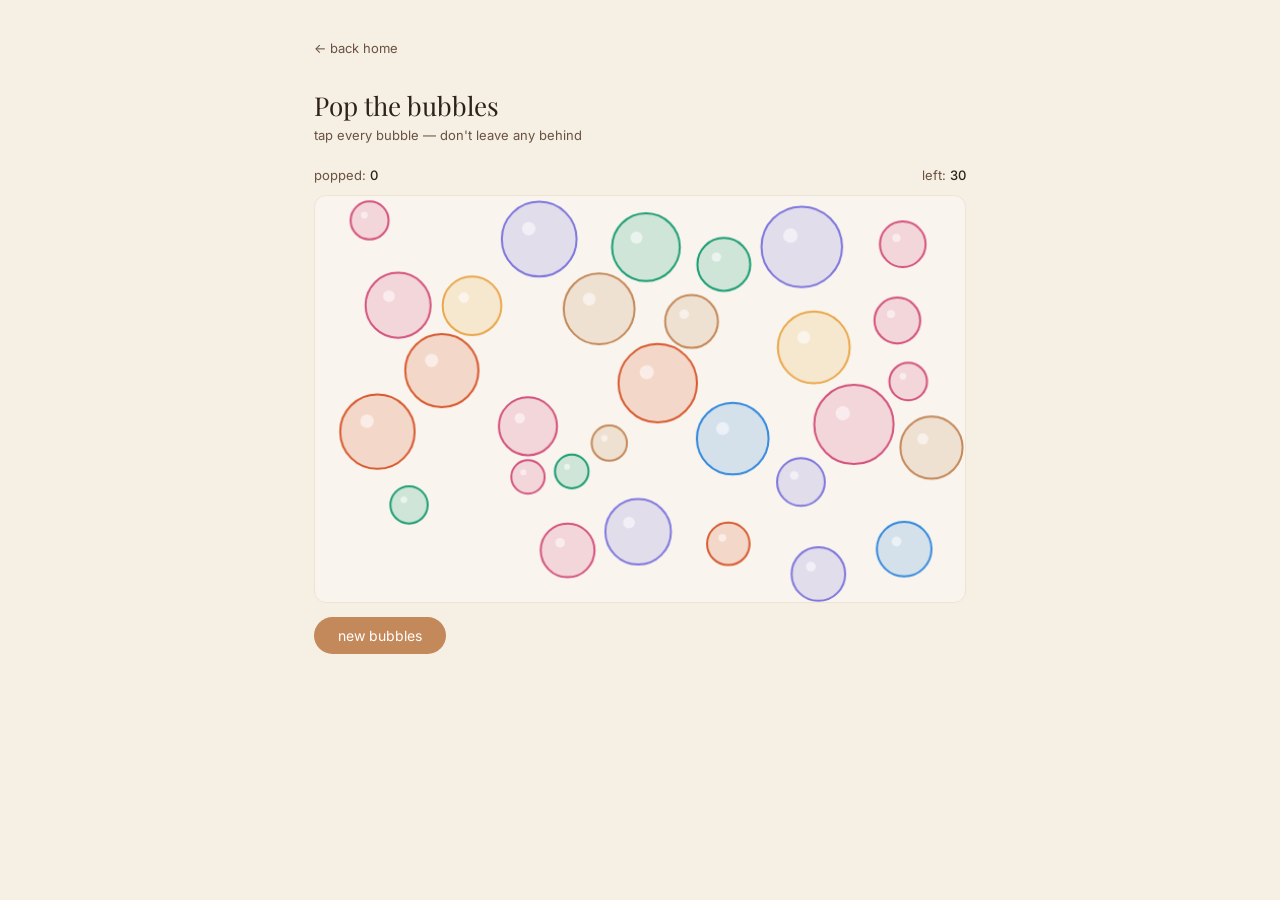
==== games/bubbles.html @ 6fa9c640 "initial commit" ====
<!DOCTYPE html>
<html lang="en">
<head>
  <meta charset="UTF-8" />
  <meta name="viewport" content="width=device-width, initial-scale=1.0" />
  <title>Pop the Bubbles · LuffyxBoa</title>
  <link rel="stylesheet" href="../css/style.css" />
</head>
<body>
  <div class="game-page">
    <a href="../index.html" class="back-link">← back home</a>
    <h1>Pop the bubbles</h1>
    <p class="tagline">tap every bubble — don't leave any behind</p>

    <div class="score-bar">
      <div>popped: <span id="score">0</span></div>
      <div>left: <span id="remaining">0</span></div>
    </div>

    <canvas id="canvas" width="640" height="400"></canvas>

    <div class="btn-row">
      <button class="btn btn-primary" onclick="init()">new bubbles</button>
    </div>
  </div>

  <script>
    const canvas = document.getElementById('canvas');
    const ctx = canvas.getContext('2d');
    let bubbles = [], score = 0;
    const colors = ['#C4895A','#7F77DD','#1D9E75','#D85A30','#D4537E','#378ADD','#E9A84C'];

    function init() {
      score = 0;
      document.getElementById('score').textContent = 0;
      bubbles = [];
      for (let i = 0; i < 30; i++) {
        const r = 16 + Math.random() * 24;
        let x, y, ok, tries = 0;
        do {
          x = r + Math.random() * (canvas.width - 2 * r);
          y = r + Math.random() * (canvas.height - 2 * r);
          ok = bubbles.every(b => Math.hypot(b.x - x, b.y - y) > b.r + r + 4);
          tries++;
        } while (!ok && tries < 60);
        bubbles.push({ x, y, r, color: colors[Math.floor(Math.random() * colors.length)], alive: true });
      }
      document.getElementById('remaining').textContent = bubbles.length;
      draw();
    }

    function draw() {
      ctx.clearRect(0, 0, canvas.width, canvas.height);
      bubbles.forEach(b => {
        if (!b.alive) return;
        ctx.beginPath();
        ctx.arc(b.x, b.y, b.r, 0, Math.PI * 2);
        ctx.fillStyle = b.color + '30';
        ctx.fill();
        ctx.strokeStyle = b.color;
        ctx.lineWidth = 2;
        ctx.stroke();
        // shine
        ctx.beginPath();
        ctx.arc(b.x - b.r * 0.28, b.y - b.r * 0.28, b.r * 0.18, 0, Math.PI * 2);
        ctx.fillStyle = 'rgba(255,255,255,0.55)';
        ctx.fill();
      });
    }

    function pop(b) {
      b.alive = false;
      score++;
      document.getElementById('score').textContent = score;
      document.getElementById('remaining').textContent = bubbles.filter(x => x.alive).length;
      let frame = 0;
      const anim = setInterval(() => {
        draw();
        ctx.save();
        ctx.globalAlpha = 1 - frame / 10;
        ctx.strokeStyle = b.color;
        ctx.lineWidth = 1.5;
        for (let i = 0; i < 7; i++) {
          const a = (i / 7) * Math.PI * 2;
          const d = b.r * (1.2 + frame * 0.25);
          ctx.beginPath();
          ctx.moveTo(b.x + Math.cos(a) * b.r * 0.5, b.y + Math.sin(a) * b.r * 0.5);
          ctx.lineTo(b.x + Math.cos(a) * d, b.y + Math.sin(a) * d);
          ctx.stroke();
        }
        ctx.restore();
        if (++frame > 10) clearInterval(anim);
      }, 35);
    }

    canvas.addEventListener('click', e => {
      const rect = canvas.getBoundingClientRect();
      const sx = canvas.width / rect.width, sy = canvas.height / rect.height;
      const mx = (e.clientX - rect.left) * sx, my = (e.clientY - rect.top) * sy;
      bubbles.forEach(b => {
        if (b.alive && Math.hypot(b.x - mx, b.y - my) < b.r) pop(b);
      });
    });

    canvas.addEventListener('touchstart', e => {
      e.preventDefault();
      const rect = canvas.getBoundingClientRect();
      const sx = canvas.width / rect.width, sy = canvas.height / rect.height;
      Array.from(e.touches).forEach(t => {
        const mx = (t.clientX - rect.left) * sx, my = (t.clientY - rect.top) * sy;
        bubbles.forEach(b => {
          if (b.alive && Math.hypot(b.x - mx, b.y - my) < b.r) pop(b);
        });
      });
    });

    init();
  </script>
</body>
</html>
---- css/style.css ----
@import url('https://fonts.googleapis.com/css2?family=Playfair+Display:ital,wght@0,400;0,600;1,400&family=Inter:wght@300;400;500&display=swap');

*, *::before, *::after { box-sizing: border-box; margin: 0; padding: 0; }

:root {
  --beige:    #F5EFE4;
  --beige2:   #EDE4D4;
  --caramel:  #C4895A;
  --caramel2: #A86D40;
  --dark:     #2E2218;
  --mid:      #6B5240;
  --light:    #F9F5EE;
  --white:    #FFFFFF;
}

html { scroll-behavior: smooth; }

body {
  font-family: 'Inter', sans-serif;
  background: var(--beige);
  color: var(--dark);
  min-height: 100vh;
}

/* ---- BACK BUTTON ---- */
.back-link {
  display: inline-flex;
  align-items: center;
  gap: 6px;
  font-size: 13px;
  color: var(--mid);
  text-decoration: none;
  padding: 8px 0;
  margin-bottom: 1.5rem;
  transition: color 0.2s;
}
.back-link:hover { color: var(--caramel); }

/* ---- GAME PAGE WRAPPER ---- */
.game-page {
  max-width: 700px;
  margin: 0 auto;
  padding: 2rem 1.5rem;
}

.game-page h1 {
  font-family: 'Playfair Display', serif;
  font-size: 26px;
  font-weight: 400;
  color: var(--dark);
  margin-bottom: 0.25rem;
}

.game-page .tagline {
  font-size: 13px;
  color: var(--mid);
  margin-bottom: 1.5rem;
}

/* ---- SCORE BAR ---- */
.score-bar {
  display: flex;
  justify-content: space-between;
  margin-bottom: 12px;
  font-size: 13px;
  color: var(--mid);
}
.score-bar span { font-weight: 500; color: var(--dark); }

/* ---- CANVAS ---- */
canvas {
  display: block;
  width: 100%;
  border-radius: 12px;
  border: 1px solid var(--beige2);
  background: var(--light);
  cursor: crosshair;
  touch-action: none;
}

/* ---- BUTTONS ---- */
.btn {
  display: inline-block;
  padding: 10px 24px;
  border-radius: 999px;
  font-size: 14px;
  font-family: 'Inter', sans-serif;
  cursor: pointer;
  transition: all 0.15s;
  border: none;
}
.btn-primary {
  background: var(--caramel);
  color: var(--white);
}
.btn-primary:hover { background: var(--caramel2); }
.btn-outline {
  background: transparent;
  color: var(--caramel);
  border: 1.5px solid var(--caramel);
}
.btn-outline:hover { background: var(--beige2); }

.btn-row {
  display: flex;
  gap: 10px;
  margin-top: 14px;
  flex-wrap: wrap;
}

/* ---- MEMORY GRID ---- */
.memory-grid {
  display: grid;
  grid-template-columns: repeat(4, 1fr);
  gap: 10px;
  max-width: 400px;
}
.mem-card {
  aspect-ratio: 1;
  background: var(--light);
  border: 1.5px solid var(--beige2);
  border-radius: 10px;
  cursor: pointer;
  font-size: 30px;
  display: flex;
  align-items: center;
  justify-content: center;
  transition: transform 0.15s;
  user-select: none;
}
.mem-card:hover { transform: scale(1.05); }
.mem-card.flipped { background: #FBF0E5; border-color: var(--caramel); }
.mem-card.matched { background: #EAF3DE; border-color: #639922; pointer-events: none; }
.mem-back { font-size: 18px; color: var(--mid); }

.congrats {
  font-family: 'Playfair Display', serif;
  font-size: 20px;
  color: var(--caramel);
  margin-top: 1rem;
}
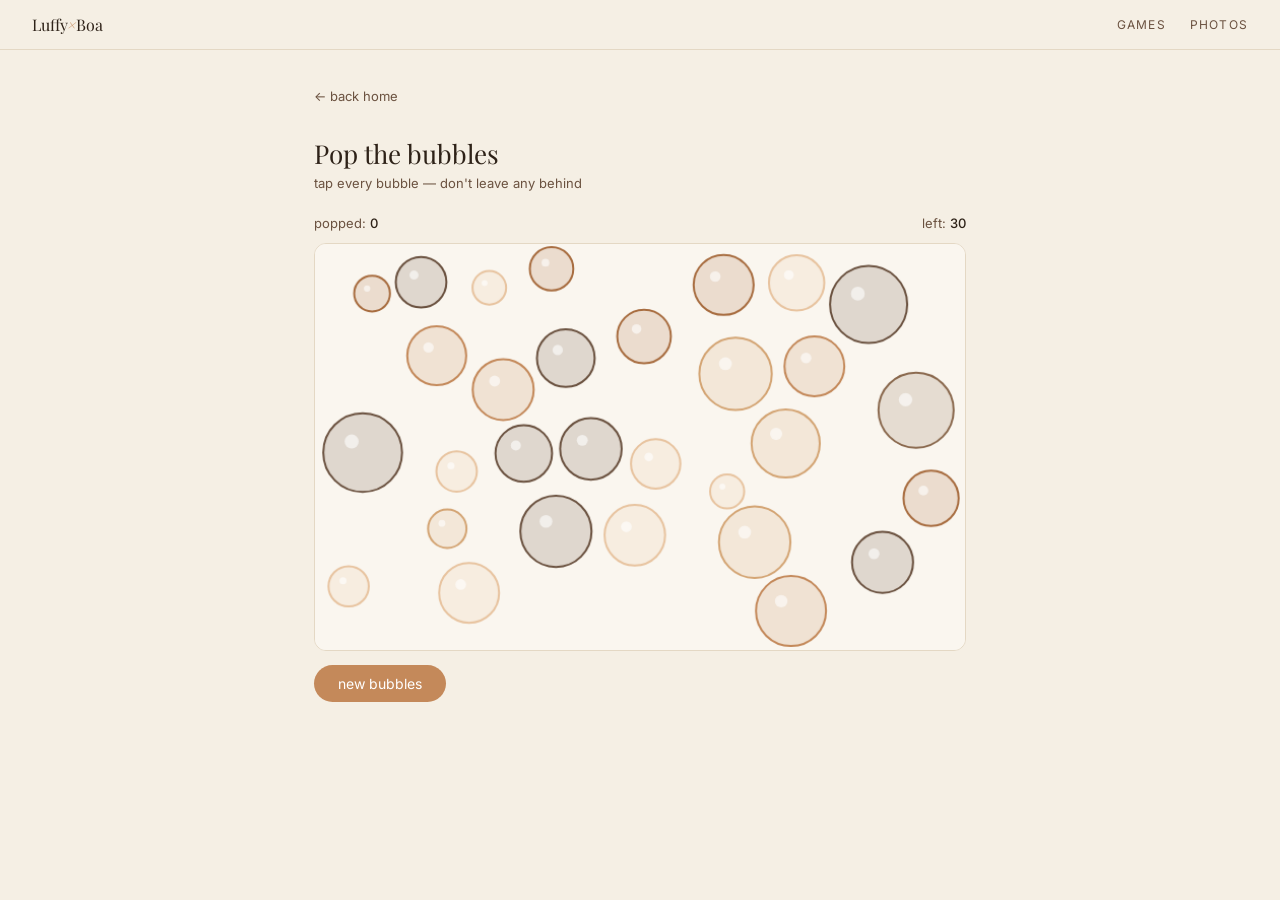
==== commit a2e6367f: "initial commit" ====
--- a/games/bubbles.html
+++ b/games/bubbles.html
@@ -1,120 +1,125 @@
 <!DOCTYPE html>
 <html lang="en">
 <head>
-  <meta charset="UTF-8" />
-  <meta name="viewport" content="width=device-width, initial-scale=1.0" />
-  <title>Pop the Bubbles · LuffyxBoa</title>
-  <link rel="stylesheet" href="../css/style.css" />
+    <meta charset="UTF-8" />
+    <meta name="viewport" content="width=device-width, initial-scale=1.0" />
+    <title>Pop the Bubbles · LuffyxBoa</title>
+    <link rel="stylesheet" href="../css/style.css" />
 </head>
 <body>
-  <div class="game-page">
+<nav class="topbar">
+    <a href="../index.html" class="topbar-logo">Luffy<em>×</em>Boa</a>
+    <div class="topbar-links">
+        <a href="../index.html#games">games</a>
+        <a href="../index.html#photos">photos</a>
+    </div>
+</nav>
+
+<div class="game-page">
     <a href="../index.html" class="back-link">← back home</a>
     <h1>Pop the bubbles</h1>
     <p class="tagline">tap every bubble — don't leave any behind</p>
 
     <div class="score-bar">
-      <div>popped: <span id="score">0</span></div>
-      <div>left: <span id="remaining">0</span></div>
+        <div>popped: <span id="score">0</span></div>
+        <div>left: <span id="remaining">0</span></div>
     </div>
 
     <canvas id="canvas" width="640" height="400"></canvas>
 
     <div class="btn-row">
-      <button class="btn btn-primary" onclick="init()">new bubbles</button>
+        <button class="btn btn-primary" onclick="init()">new bubbles</button>
     </div>
-  </div>
+</div>
 
-  <script>
+<script>
     const canvas = document.getElementById('canvas');
     const ctx = canvas.getContext('2d');
     let bubbles = [], score = 0;
-    const colors = ['#C4895A','#7F77DD','#1D9E75','#D85A30','#D4537E','#378ADD','#E9A84C'];
+    const colors = ['#C4895A','#A86D40','#D4A574','#8B6A4F','#E8C4A0','#6B5240'];
 
     function init() {
-      score = 0;
-      document.getElementById('score').textContent = 0;
-      bubbles = [];
-      for (let i = 0; i < 30; i++) {
-        const r = 16 + Math.random() * 24;
-        let x, y, ok, tries = 0;
-        do {
-          x = r + Math.random() * (canvas.width - 2 * r);
-          y = r + Math.random() * (canvas.height - 2 * r);
-          ok = bubbles.every(b => Math.hypot(b.x - x, b.y - y) > b.r + r + 4);
-          tries++;
-        } while (!ok && tries < 60);
-        bubbles.push({ x, y, r, color: colors[Math.floor(Math.random() * colors.length)], alive: true });
-      }
-      document.getElementById('remaining').textContent = bubbles.length;
-      draw();
+        score = 0;
+        document.getElementById('score').textContent = 0;
+        bubbles = [];
+        for (let i = 0; i < 30; i++) {
+            const r = 16 + Math.random() * 24;
+            let x, y, ok, tries = 0;
+            do {
+                x = r + Math.random() * (canvas.width - 2 * r);
+                y = r + Math.random() * (canvas.height - 2 * r);
+                ok = bubbles.every(b => Math.hypot(b.x - x, b.y - y) > b.r + r + 4);
+                tries++;
+            } while (!ok && tries < 60);
+            bubbles.push({ x, y, r, color: colors[Math.floor(Math.random() * colors.length)], alive: true });
+        }
+        document.getElementById('remaining').textContent = bubbles.length;
+        draw();
     }
 
     function draw() {
-      ctx.clearRect(0, 0, canvas.width, canvas.height);
-      bubbles.forEach(b => {
-        if (!b.alive) return;
-        ctx.beginPath();
-        ctx.arc(b.x, b.y, b.r, 0, Math.PI * 2);
-        ctx.fillStyle = b.color + '30';
-        ctx.fill();
-        ctx.strokeStyle = b.color;
-        ctx.lineWidth = 2;
-        ctx.stroke();
-        // shine
-        ctx.beginPath();
-        ctx.arc(b.x - b.r * 0.28, b.y - b.r * 0.28, b.r * 0.18, 0, Math.PI * 2);
-        ctx.fillStyle = 'rgba(255,255,255,0.55)';
-        ctx.fill();
-      });
+        ctx.clearRect(0, 0, canvas.width, canvas.height);
+        ctx.fillStyle = '#FAF6EF';
+        ctx.fillRect(0, 0, canvas.width, canvas.height);
+        bubbles.forEach(b => {
+            if (!b.alive) return;
+            ctx.beginPath();
+            ctx.arc(b.x, b.y, b.r, 0, Math.PI * 2);
+            ctx.fillStyle = b.color + '30';
+            ctx.fill();
+            ctx.strokeStyle = b.color;
+            ctx.lineWidth = 2;
+            ctx.stroke();
+            ctx.beginPath();
+            ctx.arc(b.x - b.r * 0.28, b.y - b.r * 0.28, b.r * 0.18, 0, Math.PI * 2);
+            ctx.fillStyle = 'rgba(255,255,255,0.6)';
+            ctx.fill();
+        });
     }
 
     function pop(b) {
-      b.alive = false;
-      score++;
-      document.getElementById('score').textContent = score;
-      document.getElementById('remaining').textContent = bubbles.filter(x => x.alive).length;
-      let frame = 0;
-      const anim = setInterval(() => {
-        draw();
-        ctx.save();
-        ctx.globalAlpha = 1 - frame / 10;
-        ctx.strokeStyle = b.color;
-        ctx.lineWidth = 1.5;
-        for (let i = 0; i < 7; i++) {
-          const a = (i / 7) * Math.PI * 2;
-          const d = b.r * (1.2 + frame * 0.25);
-          ctx.beginPath();
-          ctx.moveTo(b.x + Math.cos(a) * b.r * 0.5, b.y + Math.sin(a) * b.r * 0.5);
-          ctx.lineTo(b.x + Math.cos(a) * d, b.y + Math.sin(a) * d);
-          ctx.stroke();
-        }
-        ctx.restore();
-        if (++frame > 10) clearInterval(anim);
-      }, 35);
+        b.alive = false;
+        score++;
+        document.getElementById('score').textContent = score;
+        document.getElementById('remaining').textContent = bubbles.filter(x => x.alive).length;
+        let frame = 0;
+        const anim = setInterval(() => {
+            draw();
+            ctx.save();
+            ctx.globalAlpha = 1 - frame / 10;
+            ctx.strokeStyle = b.color;
+            ctx.lineWidth = 1.5;
+            for (let i = 0; i < 7; i++) {
+                const a = (i / 7) * Math.PI * 2;
+                const d = b.r * (1.2 + frame * 0.25);
+                ctx.beginPath();
+                ctx.moveTo(b.x + Math.cos(a) * b.r * 0.5, b.y + Math.sin(a) * b.r * 0.5);
+                ctx.lineTo(b.x + Math.cos(a) * d, b.y + Math.sin(a) * d);
+                ctx.stroke();
+            }
+            ctx.restore();
+            if (++frame > 10) clearInterval(anim);
+        }, 35);
     }
 
     canvas.addEventListener('click', e => {
-      const rect = canvas.getBoundingClientRect();
-      const sx = canvas.width / rect.width, sy = canvas.height / rect.height;
-      const mx = (e.clientX - rect.left) * sx, my = (e.clientY - rect.top) * sy;
-      bubbles.forEach(b => {
-        if (b.alive && Math.hypot(b.x - mx, b.y - my) < b.r) pop(b);
-      });
+        const rect = canvas.getBoundingClientRect();
+        const sx = canvas.width / rect.width, sy = canvas.height / rect.height;
+        const mx = (e.clientX - rect.left) * sx, my = (e.clientY - rect.top) * sy;
+        bubbles.forEach(b => { if (b.alive && Math.hypot(b.x - mx, b.y - my) < b.r) pop(b); });
     });
 
     canvas.addEventListener('touchstart', e => {
-      e.preventDefault();
-      const rect = canvas.getBoundingClientRect();
-      const sx = canvas.width / rect.width, sy = canvas.height / rect.height;
-      Array.from(e.touches).forEach(t => {
-        const mx = (t.clientX - rect.left) * sx, my = (t.clientY - rect.top) * sy;
-        bubbles.forEach(b => {
-          if (b.alive && Math.hypot(b.x - mx, b.y - my) < b.r) pop(b);
+        e.preventDefault();
+        const rect = canvas.getBoundingClientRect();
+        const sx = canvas.width / rect.width, sy = canvas.height / rect.height;
+        Array.from(e.touches).forEach(t => {
+            const mx = (t.clientX - rect.left) * sx, my = (t.clientY - rect.top) * sy;
+            bubbles.forEach(b => { if (b.alive && Math.hypot(b.x - mx, b.y - my) < b.r) pop(b); });
         });
-      });
     });
 
     init();
-  </script>
+</script>
 </body>
-</html>
+</html>
--- a/css/style.css
+++ b/css/style.css
@@ -3,139 +3,172 @@
 *, *::before, *::after { box-sizing: border-box; margin: 0; padding: 0; }
 
 :root {
-  --beige:    #F5EFE4;
-  --beige2:   #EDE4D4;
-  --caramel:  #C4895A;
-  --caramel2: #A86D40;
-  --dark:     #2E2218;
-  --mid:      #6B5240;
-  --light:    #F9F5EE;
-  --white:    #FFFFFF;
+    --beige:    #F5EFE4;
+    --beige2:   #EDE4D4;
+    --beige3:   #E4D8C4;
+    --caramel:  #C4895A;
+    --caramel2: #A86D40;
+    --dark:     #2E2218;
+    --mid:      #6B5240;
+    --light:    #FAF6EF;
+    --white:    #FFFFFF;
 }
 
 html { scroll-behavior: smooth; }
 
 body {
-  font-family: 'Inter', sans-serif;
-  background: var(--beige);
-  color: var(--dark);
-  min-height: 100vh;
+    font-family: 'Inter', sans-serif;
+    background: var(--beige);
+    color: var(--dark);
+    min-height: 100vh;
 }
+
+/* ---- NAV BAR ---- */
+.topbar {
+    position: fixed;
+    top: 0; left: 0; right: 0;
+    z-index: 100;
+    display: flex;
+    align-items: center;
+    justify-content: space-between;
+    padding: 14px 2rem;
+    background: rgba(245, 239, 228, 0.85);
+    backdrop-filter: blur(8px);
+    border-bottom: 1px solid var(--beige3);
+}
+.topbar-logo {
+    font-family: 'Playfair Display', serif;
+    font-size: 16px;
+    color: var(--dark);
+    text-decoration: none;
+}
+.topbar-logo em { font-style: italic; color: var(--caramel); }
+.topbar-links { display: flex; gap: 1.5rem; }
+.topbar-links a {
+    font-size: 12px;
+    letter-spacing: 0.1em;
+    text-transform: uppercase;
+    color: var(--mid);
+    text-decoration: none;
+    transition: color 0.2s;
+}
+.topbar-links a:hover { color: var(--caramel); }
 
 /* ---- BACK BUTTON ---- */
 .back-link {
-  display: inline-flex;
-  align-items: center;
-  gap: 6px;
-  font-size: 13px;
-  color: var(--mid);
-  text-decoration: none;
-  padding: 8px 0;
-  margin-bottom: 1.5rem;
-  transition: color 0.2s;
+    display: inline-flex;
+    align-items: center;
+    gap: 6px;
+    font-size: 13px;
+    color: var(--mid);
+    text-decoration: none;
+    padding: 8px 0;
+    margin-bottom: 1.5rem;
+    transition: color 0.2s;
 }
 .back-link:hover { color: var(--caramel); }
 
 /* ---- GAME PAGE WRAPPER ---- */
 .game-page {
-  max-width: 700px;
-  margin: 0 auto;
-  padding: 2rem 1.5rem;
+    max-width: 700px;
+    margin: 0 auto;
+    padding: 2rem 1.5rem;
+    padding-top: 5rem;
 }
 
 .game-page h1 {
-  font-family: 'Playfair Display', serif;
-  font-size: 26px;
-  font-weight: 400;
-  color: var(--dark);
-  margin-bottom: 0.25rem;
+    font-family: 'Playfair Display', serif;
+    font-size: 26px;
+    font-weight: 400;
+    color: var(--dark);
+    margin-bottom: 0.25rem;
 }
 
 .game-page .tagline {
-  font-size: 13px;
-  color: var(--mid);
-  margin-bottom: 1.5rem;
+    font-size: 13px;
+    color: var(--mid);
+    margin-bottom: 1.5rem;
 }
 
 /* ---- SCORE BAR ---- */
 .score-bar {
-  display: flex;
-  justify-content: space-between;
-  margin-bottom: 12px;
-  font-size: 13px;
-  color: var(--mid);
+    display: flex;
+    justify-content: space-between;
+    margin-bottom: 12px;
+    font-size: 13px;
+    color: var(--mid);
 }
 .score-bar span { font-weight: 500; color: var(--dark); }
 
 /* ---- CANVAS ---- */
 canvas {
-  display: block;
-  width: 100%;
-  border-radius: 12px;
-  border: 1px solid var(--beige2);
-  background: var(--light);
-  cursor: crosshair;
-  touch-action: none;
+    display: block;
+    width: 100%;
+    border-radius: 12px;
+    border: 1px solid var(--beige3);
+    background: var(--light);
+    cursor: crosshair;
+    touch-action: none;
 }
 
 /* ---- BUTTONS ---- */
 .btn {
-  display: inline-block;
-  padding: 10px 24px;
-  border-radius: 999px;
-  font-size: 14px;
-  font-family: 'Inter', sans-serif;
-  cursor: pointer;
-  transition: all 0.15s;
-  border: none;
+    display: inline-block;
+    padding: 10px 24px;
+    border-radius: 999px;
+    font-size: 14px;
+    font-family: 'Inter', sans-serif;
+    cursor: pointer;
+    transition: all 0.15s;
+    border: none;
 }
 .btn-primary {
-  background: var(--caramel);
-  color: var(--white);
+    background: var(--caramel);
+    color: var(--white);
 }
 .btn-primary:hover { background: var(--caramel2); }
 .btn-outline {
-  background: transparent;
-  color: var(--caramel);
-  border: 1.5px solid var(--caramel);
+    background: transparent;
+    color: var(--caramel);
+    border: 1.5px solid var(--caramel);
 }
 .btn-outline:hover { background: var(--beige2); }
 
 .btn-row {
-  display: flex;
-  gap: 10px;
-  margin-top: 14px;
-  flex-wrap: wrap;
+    display: flex;
+    gap: 10px;
+    margin-top: 14px;
+    flex-wrap: wrap;
 }
 
 /* ---- MEMORY GRID ---- */
 .memory-grid {
-  display: grid;
-  grid-template-columns: repeat(4, 1fr);
-  gap: 10px;
-  max-width: 400px;
+    display: grid;
+    grid-template-columns: repeat(4, 1fr);
+    gap: 10px;
+    max-width: 400px;
 }
 .mem-card {
-  aspect-ratio: 1;
-  background: var(--light);
-  border: 1.5px solid var(--beige2);
-  border-radius: 10px;
-  cursor: pointer;
-  font-size: 30px;
-  display: flex;
-  align-items: center;
-  justify-content: center;
-  transition: transform 0.15s;
-  user-select: none;
+    aspect-ratio: 1;
+    background: var(--light);
+    border: 1.5px solid var(--beige3);
+    border-radius: 10px;
+    cursor: pointer;
+    font-size: 30px;
+    display: flex;
+    align-items: center;
+    justify-content: center;
+    transition: transform 0.15s;
+    user-select: none;
 }
 .mem-card:hover { transform: scale(1.05); }
 .mem-card.flipped { background: #FBF0E5; border-color: var(--caramel); }
-.mem-card.matched { background: #EAF3DE; border-color: #639922; pointer-events: none; }
+.mem-card.matched { background: #EDE4D4; border-color: var(--caramel2); pointer-events: none; }
 .mem-back { font-size: 18px; color: var(--mid); }
 
 .congrats {
-  font-family: 'Playfair Display', serif;
-  font-size: 20px;
-  color: var(--caramel);
-  margin-top: 1rem;
-}
+    font-family: 'Playfair Display', serif;
+    font-size: 20px;
+    color: var(--caramel);
+    margin-top: 1rem;
+}
